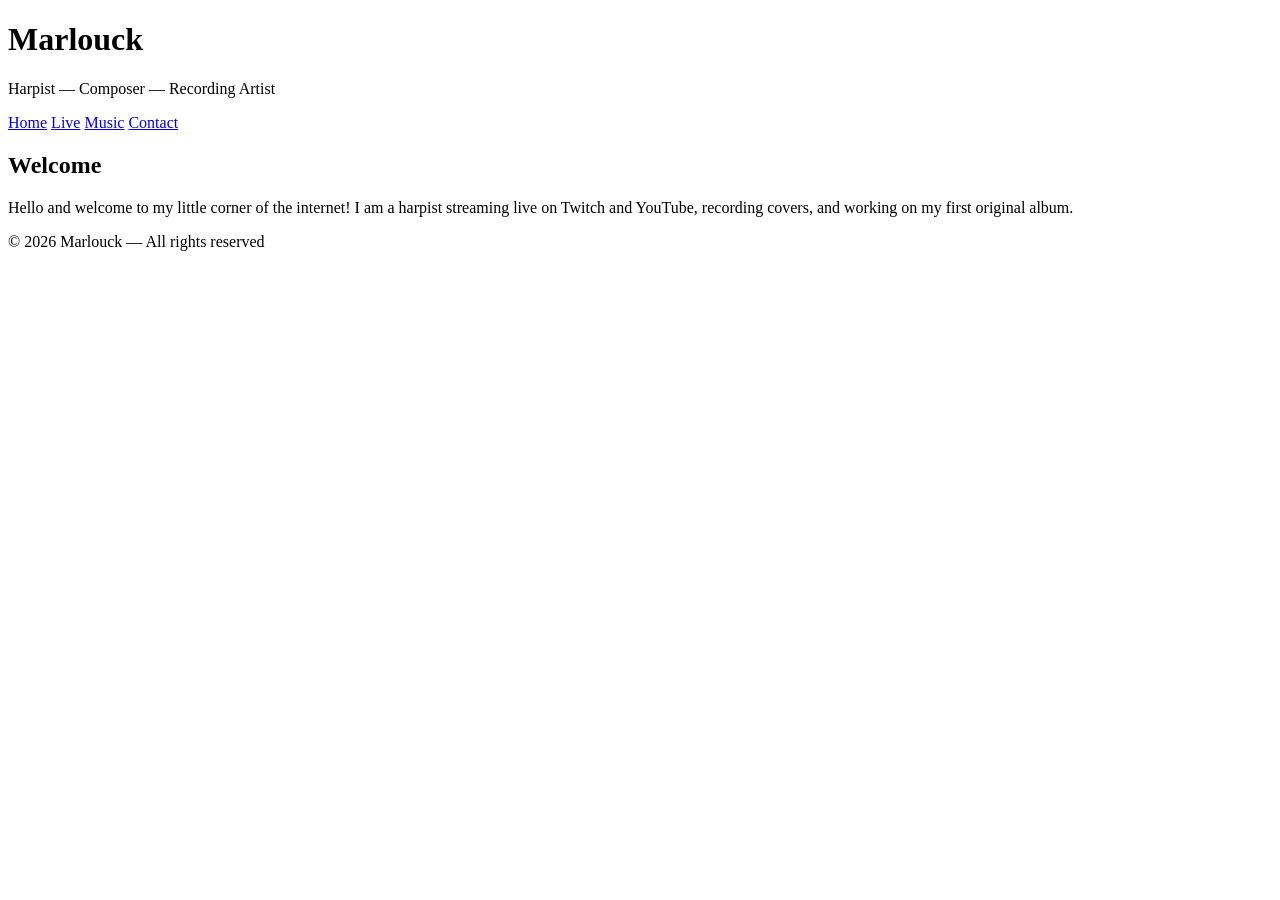
==== index.html @ b17863a5 "First webpage" ====
<!DOCTYPE html>
<html lang="en">
<head>
    <meta charset="UTF-8">
    <meta name="viewport" content="width=device-width, initial-scale=1.0">
    <title>Marlouck — Harpist</title>
</head>
<body>

    <header>
        <h1>Marlouck</h1>
        <p>Harpist — Composer — Recording Artist</p>
    </header>

    <nav>
        <a href="index.html">Home</a>
        <a href="live.html">Live</a>
        <a href="music.html">Music</a>
        <a href="contact.html">Contact</a>
    </nav>

    <main>
        <section>
            <h2>Welcome</h2>
            <p>Hello and welcome to my little corner of the internet! 
            I am a harpist streaming live on Twitch and YouTube, 
            recording covers, and working on my first original album.</p>
        </section>
    </main>

    <footer>
        <p>© 2026 Marlouck — All rights reserved</p>
    </footer>

</body>
</html>
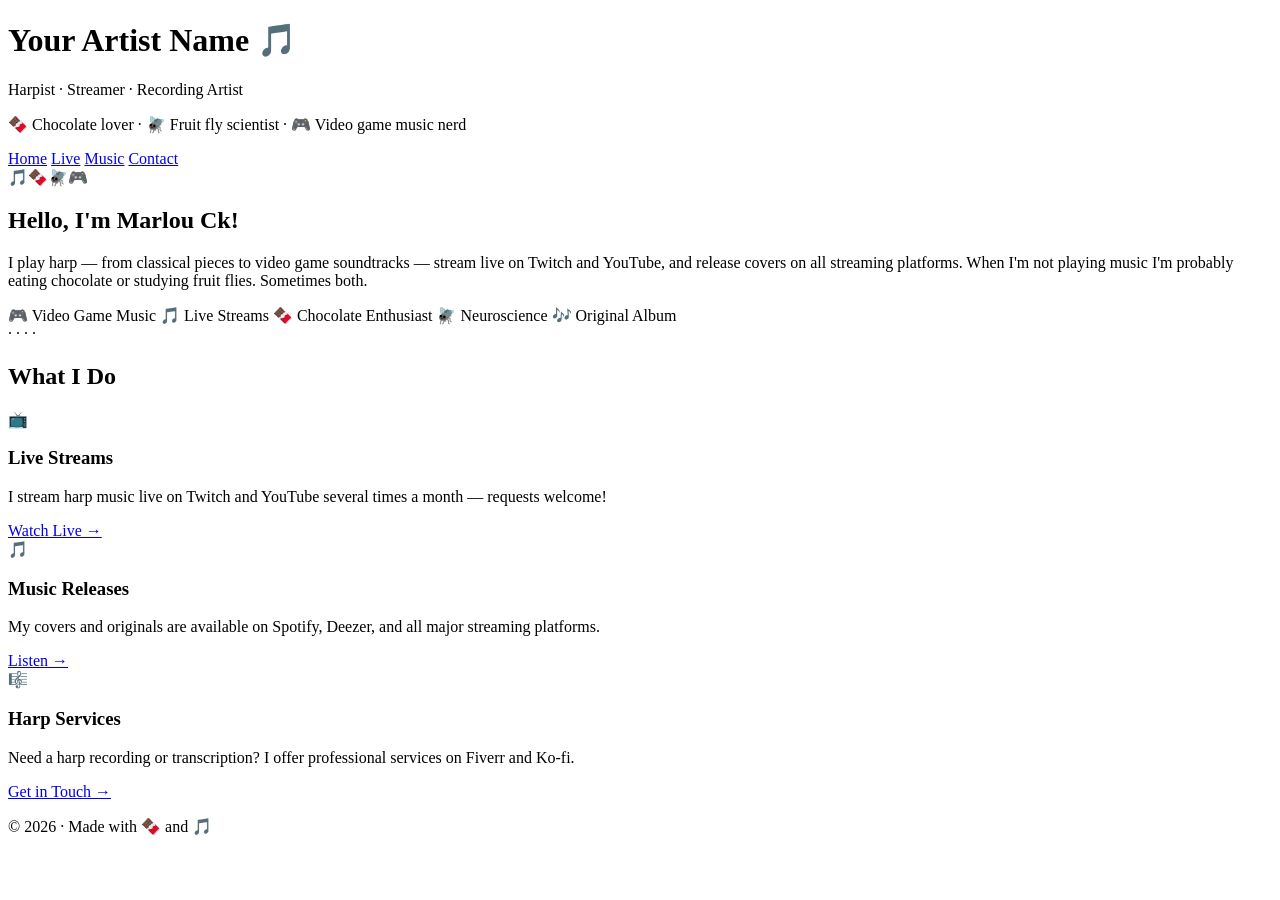
==== commit 7ab26e82: "New playful brand style" ====
--- a/index.html
+++ b/index.html
@@ -3,13 +3,15 @@
 <head>
     <meta charset="UTF-8">
     <meta name="viewport" content="width=device-width, initial-scale=1.0">
-    <title>Marlouck — Harpist</title>
+    <title> — Harpist</title>
+    <link rel="stylesheet" href="style.css">
 </head>
 <body>
 
     <header>
-        <h1>Marlouck</h1>
-        <p>Harpist — Composer — Recording Artist</p>
+        <h1>Your Artist Name 🎵</h1>
+        <p class="header-tagline">Harpist · Streamer · Recording Artist</p>
+        <p class="header-fun">🍫 Chocolate lover · 🪰 Fruit fly scientist · 🎮 Video game music nerd</p>
     </header>
 
     <nav>
@@ -20,16 +22,60 @@
     </nav>
 
     <main>
+
+        <section class="hero">
+            <span class="hero-emoji">🎵🍫🪰🎮</span>
+            <h2>Hello, I'm Marlou Ck!</h2>
+            <p>I play harp — from classical pieces to video game soundtracks —
+            stream live on Twitch and YouTube, and release covers on all
+            streaming platforms. When I'm not playing music I'm probably
+            eating chocolate or studying fruit flies. Sometimes both.</p>
+            <div class="tags">
+                <span class="tag">🎮 Video Game Music</span>
+                <span class="tag">🎵 Live Streams</span>
+                <span class="tag">🍫 Chocolate Enthusiast</span>
+                <span class="tag">🪰 Neuroscience</span>
+                <span class="tag">🎶 Original Album</span>
+            </div>
+        </section>
+
+        <div class="divider">· · · ·</div>
+
         <section>
-            <h2>Welcome</h2>
-            <p>Hello and welcome to my little corner of the internet! 
-            I am a harpist streaming live on Twitch and YouTube, 
-            recording covers, and working on my first original album.</p>
+            <h2>What I Do</h2>
+            <div class="card-grid">
+
+                <div class="card">
+                    <span class="card-emoji">📺</span>
+                    <h3>Live Streams</h3>
+                    <p>I stream harp music live on Twitch and YouTube
+                    several times a month — requests welcome!</p>
+                    <a href="live.html">Watch Live →</a>
+                </div>
+
+                <div class="card">
+                    <span class="card-emoji">🎵</span>
+                    <h3>Music Releases</h3>
+                    <p>My covers and originals are available on Spotify,
+                    Deezer, and all major streaming platforms.</p>
+                    <a href="music.html">Listen →</a>
+                </div>
+
+                <div class="card">
+                    <span class="card-emoji">🎼</span>
+                    <h3>Harp Services</h3>
+                    <p>Need a harp recording or transcription?
+                    I offer professional services on Fiverr and Ko-fi.</p>
+                    <a href="contact.html">Get in Touch →</a>
+                </div>
+
+            </div>
         </section>
+
     </main>
 
     <footer>
-        <p>© 2026 Marlouck — All rights reserved</p>
+        <p>© 2026  · Made with 🍫 and 🎵</p>
     </footer>
 
 </body>
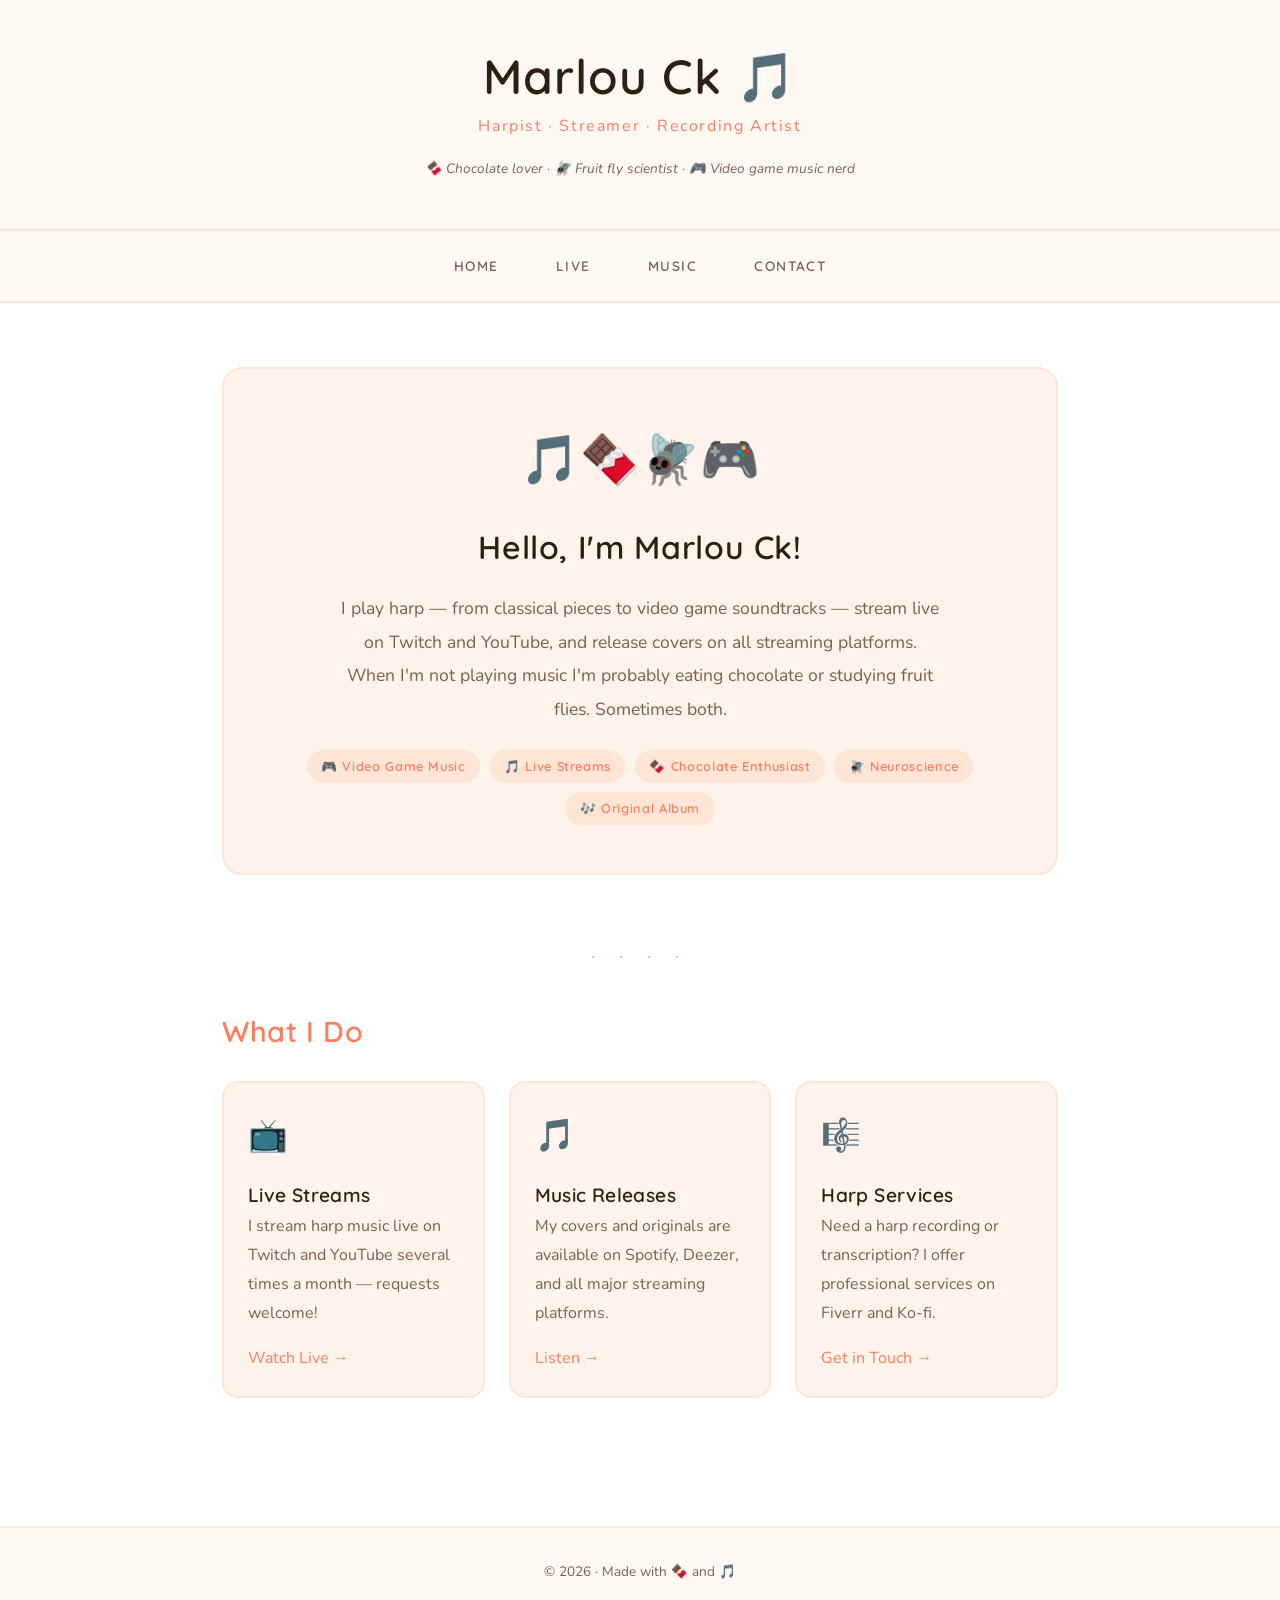
==== commit 62696bea: "New playful brand style" ====
--- a/index.html
+++ b/index.html
@@ -9,7 +9,7 @@
 <body>
 
     <header>
-        <h1>Your Artist Name 🎵</h1>
+        <h1>Marlou Ck 🎵</h1>
         <p class="header-tagline">Harpist · Streamer · Recording Artist</p>
         <p class="header-fun">🍫 Chocolate lover · 🪰 Fruit fly scientist · 🎮 Video game music nerd</p>
     </header>
--- a/style.css
+++ b/style.css
@@ -0,0 +1,265 @@
+/* ============================================
+   GLOBAL STYLES
+   ============================================ */
+
+@import url('https://fonts.googleapis.com/css2?family=Nunito:ital,wght@0,300;0,400;0,600;0,700;1,400&family=Quicksand:wght@300;400;500;600&display=swap');
+
+*, *::before, *::after {
+    margin: 0;
+    padding: 0;
+    box-sizing: border-box;
+}
+
+:root {
+    --bg-primary:     #ffffff;
+    --bg-secondary:   #fff8f3;
+    --bg-card:        #fff3ec;
+    --coral:          #ff7c5c;
+    --coral-light:    #ffaa8a;
+    --yellow:         #ffcc66;
+    --pink:           #ff8fab;
+    --text-primary:   #2d2013;
+    --text-secondary: #7a6050;
+    --border:         #ffe5d5;
+}
+
+html {
+    scroll-behavior: smooth;
+}
+
+body {
+    background-color: var(--bg-primary);
+    color: var(--text-primary);
+    font-family: 'Nunito', sans-serif;
+    font-weight: 400;
+    line-height: 1.8;
+}
+
+/* ============================================
+   TYPOGRAPHY
+   ============================================ */
+
+h1, h2, h3 {
+    font-family: 'Quicksand', sans-serif;
+    font-weight: 600;
+    letter-spacing: 0.02em;
+}
+
+h1 {
+    font-size: 3rem;
+    line-height: 1.2;
+}
+
+h2 {
+    font-size: 1.8rem;
+    color: var(--coral);
+    margin-bottom: 1.2rem;
+}
+
+h3 {
+    font-size: 1.2rem;
+    color: var(--text-primary);
+}
+
+p {
+    margin-bottom: 1rem;
+    color: var(--text-secondary);
+}
+
+a {
+    color: var(--coral);
+    text-decoration: none;
+    transition: color 0.3s ease;
+}
+
+a:hover {
+    color: var(--pink);
+}
+
+/* ============================================
+   HEADER
+   ============================================ */
+
+header {
+    text-align: center;
+    padding: 3rem 2rem 2rem;
+    background-color: var(--bg-secondary);
+    border-bottom: 2px solid var(--border);
+}
+
+header h1 {
+    color: var(--text-primary);
+    margin-bottom: 0.4rem;
+}
+
+.header-tagline {
+    font-family: 'Nunito', sans-serif;
+    font-size: 1rem;
+    color: var(--coral);
+    letter-spacing: 0.1em;
+}
+
+.header-fun {
+    font-size: 0.85rem;
+    color: var(--text-secondary);
+    margin-top: 0.5rem;
+    font-style: italic;
+}
+
+/* ============================================
+   NAVIGATION
+   ============================================ */
+
+nav {
+    display: flex;
+    justify-content: center;
+    gap: 2rem;
+    padding: 1rem 2rem;
+    background-color: var(--bg-secondary);
+    border-bottom: 2px solid var(--border);
+    position: sticky;
+    top: 0;
+    z-index: 100;
+}
+
+nav a {
+    font-family: 'Quicksand', sans-serif;
+    font-size: 0.85rem;
+    font-weight: 600;
+    letter-spacing: 0.1em;
+    text-transform: uppercase;
+    color: var(--text-secondary);
+    padding: 0.4rem 0.8rem;
+    border-radius: 20px;
+    transition: all 0.3s ease;
+}
+
+nav a:hover {
+    color: var(--bg-primary);
+    background-color: var(--coral);
+}
+
+/* ============================================
+   MAIN CONTENT
+   ============================================ */
+
+main {
+    max-width: 900px;
+    margin: 0 auto;
+    padding: 4rem 2rem;
+}
+
+section {
+    margin-bottom: 4rem;
+}
+
+/* ============================================
+   HERO SECTION
+   ============================================ */
+
+.hero {
+    text-align: center;
+    padding: 3rem 2rem;
+    background-color: var(--bg-card);
+    border-radius: 20px;
+    border: 2px solid var(--border);
+    margin-bottom: 4rem;
+}
+
+.hero-emoji {
+    font-size: 3rem;
+    margin-bottom: 1rem;
+    display: block;
+}
+
+.hero h2 {
+    font-size: 2rem;
+    color: var(--text-primary);
+    margin-bottom: 1rem;
+}
+
+.hero p {
+    font-size: 1.1rem;
+    color: var(--text-secondary);
+    max-width: 600px;
+    margin: 0 auto;
+    line-height: 1.9;
+}
+
+/* ============================================
+   TAGS (for fun facts / keywords)
+   ============================================ */
+
+.tags {
+    display: flex;
+    flex-wrap: wrap;
+    gap: 0.6rem;
+    margin-top: 1.5rem;
+    justify-content: center;
+}
+
+.tag {
+    background-color: var(--border);
+    color: var(--coral);
+    font-family: 'Quicksand', sans-serif;
+    font-weight: 600;
+    font-size: 0.8rem;
+    padding: 0.3rem 0.9rem;
+    border-radius: 20px;
+    letter-spacing: 0.05em;
+}
+
+/* ============================================
+   CARDS
+   ============================================ */
+
+.card-grid {
+    display: grid;
+    grid-template-columns: repeat(auto-fit, minmax(250px, 1fr));
+    gap: 1.5rem;
+    margin-top: 1.5rem;
+}
+
+.card {
+    background-color: var(--bg-card);
+    border: 2px solid var(--border);
+    border-radius: 16px;
+    padding: 1.5rem;
+    transition: transform 0.2s ease, border-color 0.2s ease;
+}
+
+.card:hover {
+    transform: translateY(-4px);
+    border-color: var(--coral-light);
+}
+
+.card-emoji {
+    font-size: 2rem;
+    margin-bottom: 0.8rem;
+    display: block;
+}
+
+/* ============================================
+   DIVIDER
+   ============================================ */
+
+.divider {
+    text-align: center;
+    font-size: 1.2rem;
+    letter-spacing: 0.5em;
+    margin: 2rem 0;
+    color: var(--coral-light);
+}
+
+/* ============================================
+   FOOTER
+   ============================================ */
+
+footer {
+    text-align: center;
+    padding: 2rem;
+    background-color: var(--bg-secondary);
+    border-top: 2px solid var(--border);
+    font-size: 0.85rem;
+    color: var(--text-secondary);
+}
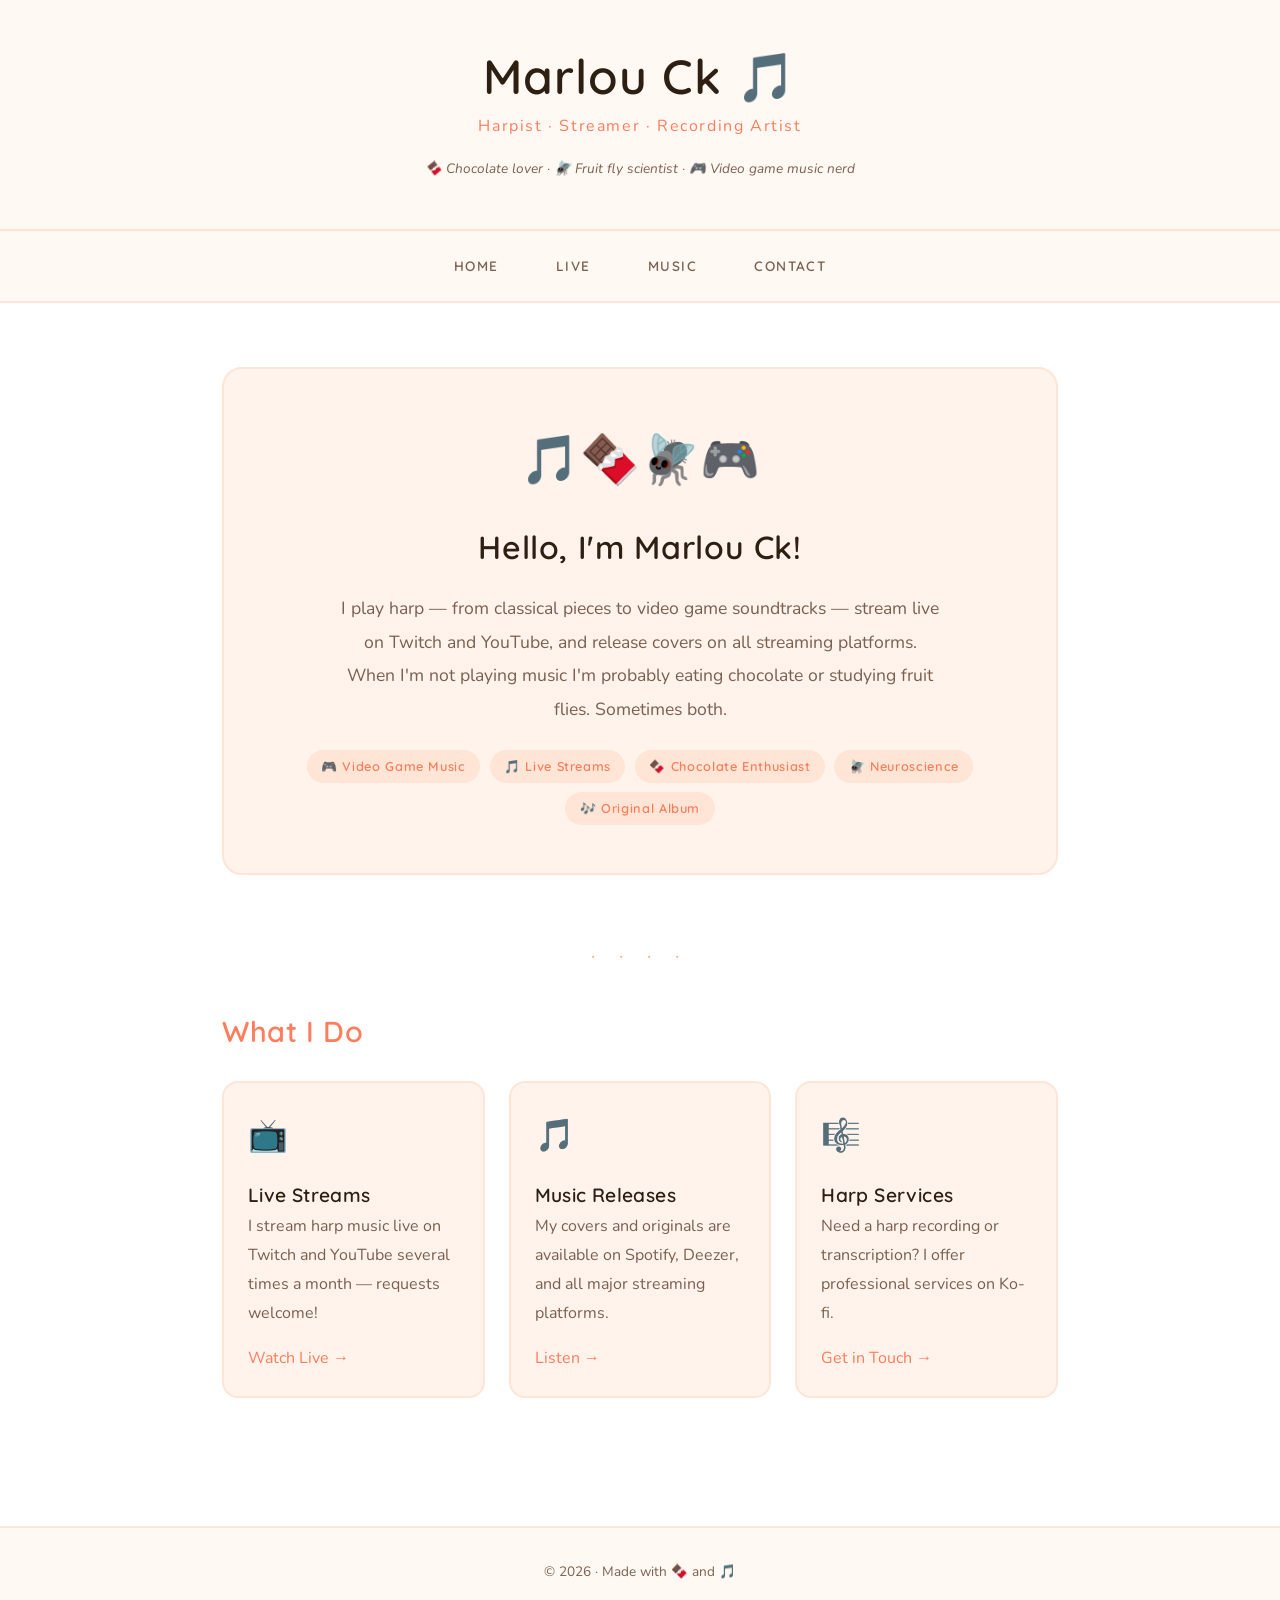
==== commit e193830d: "Add music page" ====
--- a/index.html
+++ b/index.html
@@ -65,7 +65,7 @@
                     <span class="card-emoji">🎼</span>
                     <h3>Harp Services</h3>
                     <p>Need a harp recording or transcription?
-                    I offer professional services on Fiverr and Ko-fi.</p>
+                    I offer professional services on Ko-fi.</p>
                     <a href="contact.html">Get in Touch →</a>
                 </div>
 
--- a/style.css
+++ b/style.css
@@ -35,6 +35,7 @@
     line-height: 1.8;
 }
 
+
 /* ============================================
    TYPOGRAPHY
    ============================================ */
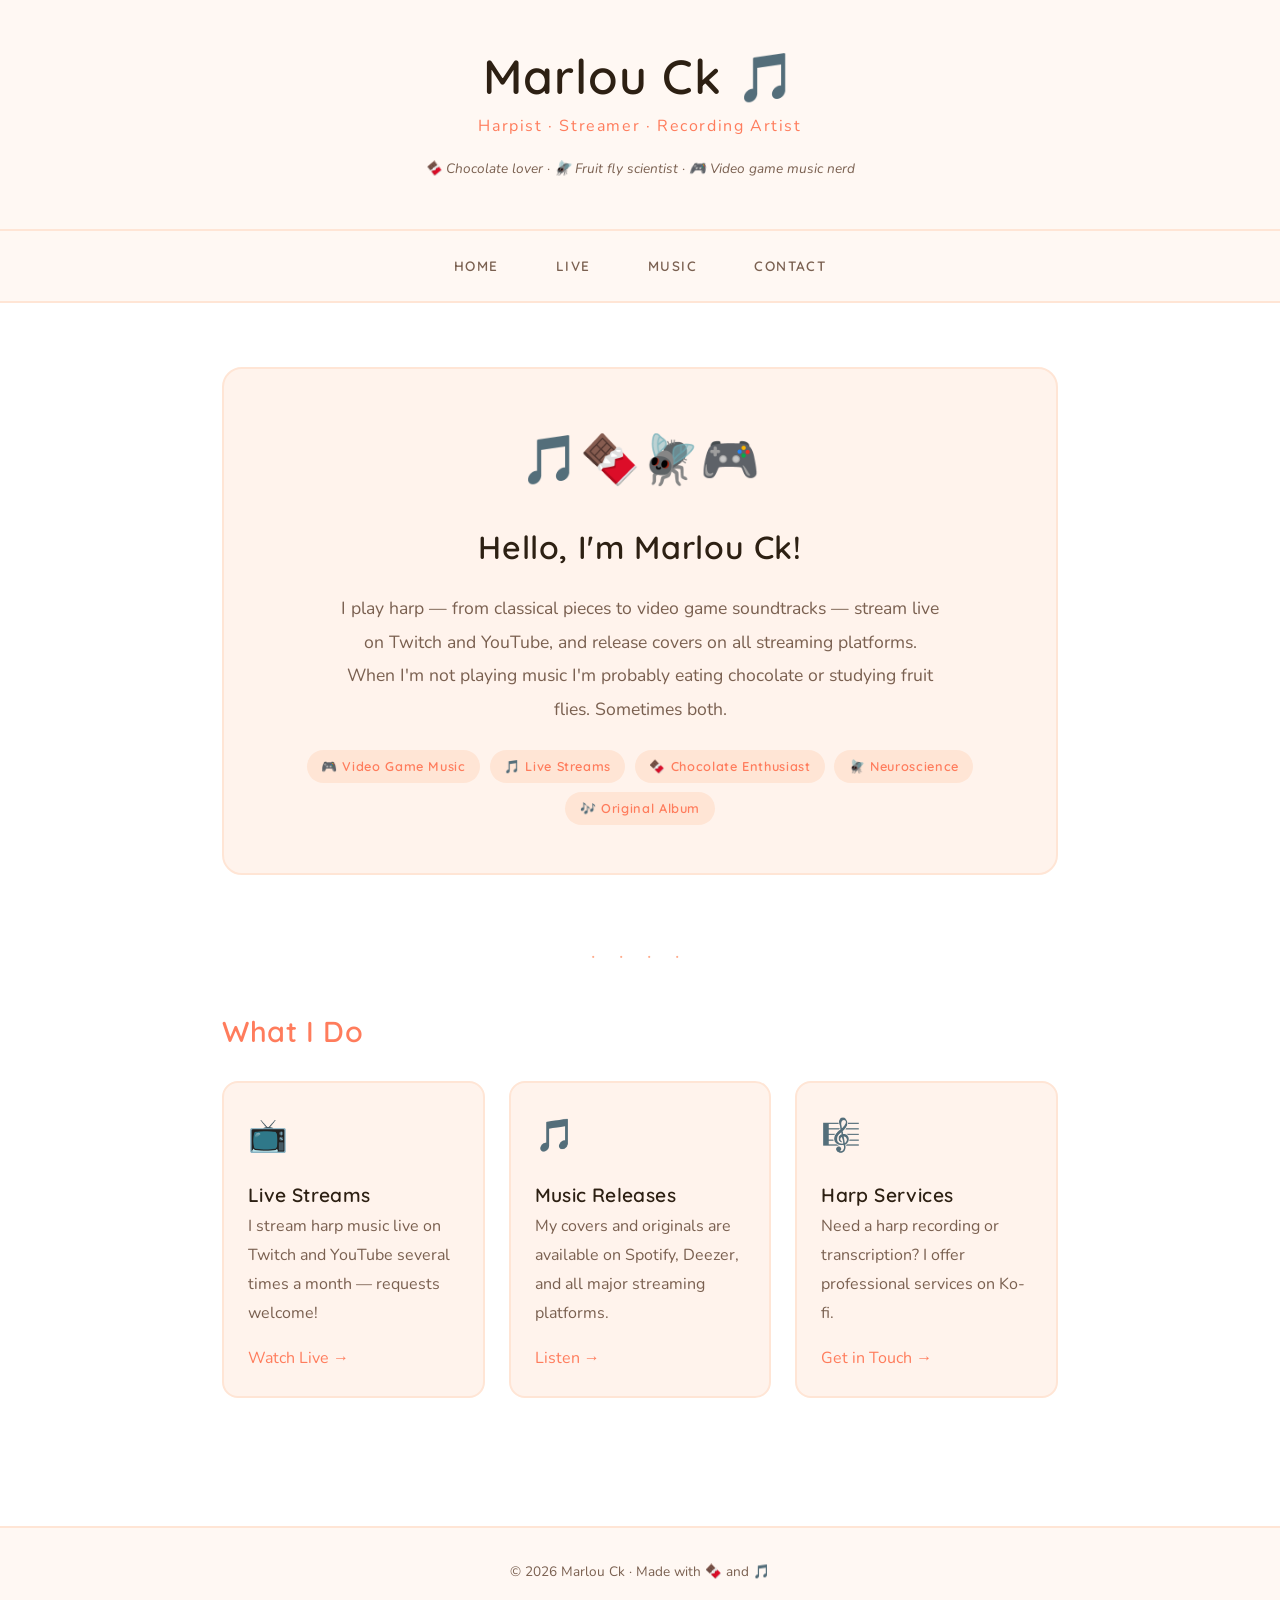
==== commit eab5655c: "index add marlouck" ====
--- a/index.html
+++ b/index.html
@@ -75,7 +75,7 @@
     </main>
 
     <footer>
-        <p>© 2026  · Made with 🍫 and 🎵</p>
+        <p>© 2026 Marlou Ck · Made with 🍫 and 🎵</p>
     </footer>
 
 </body>
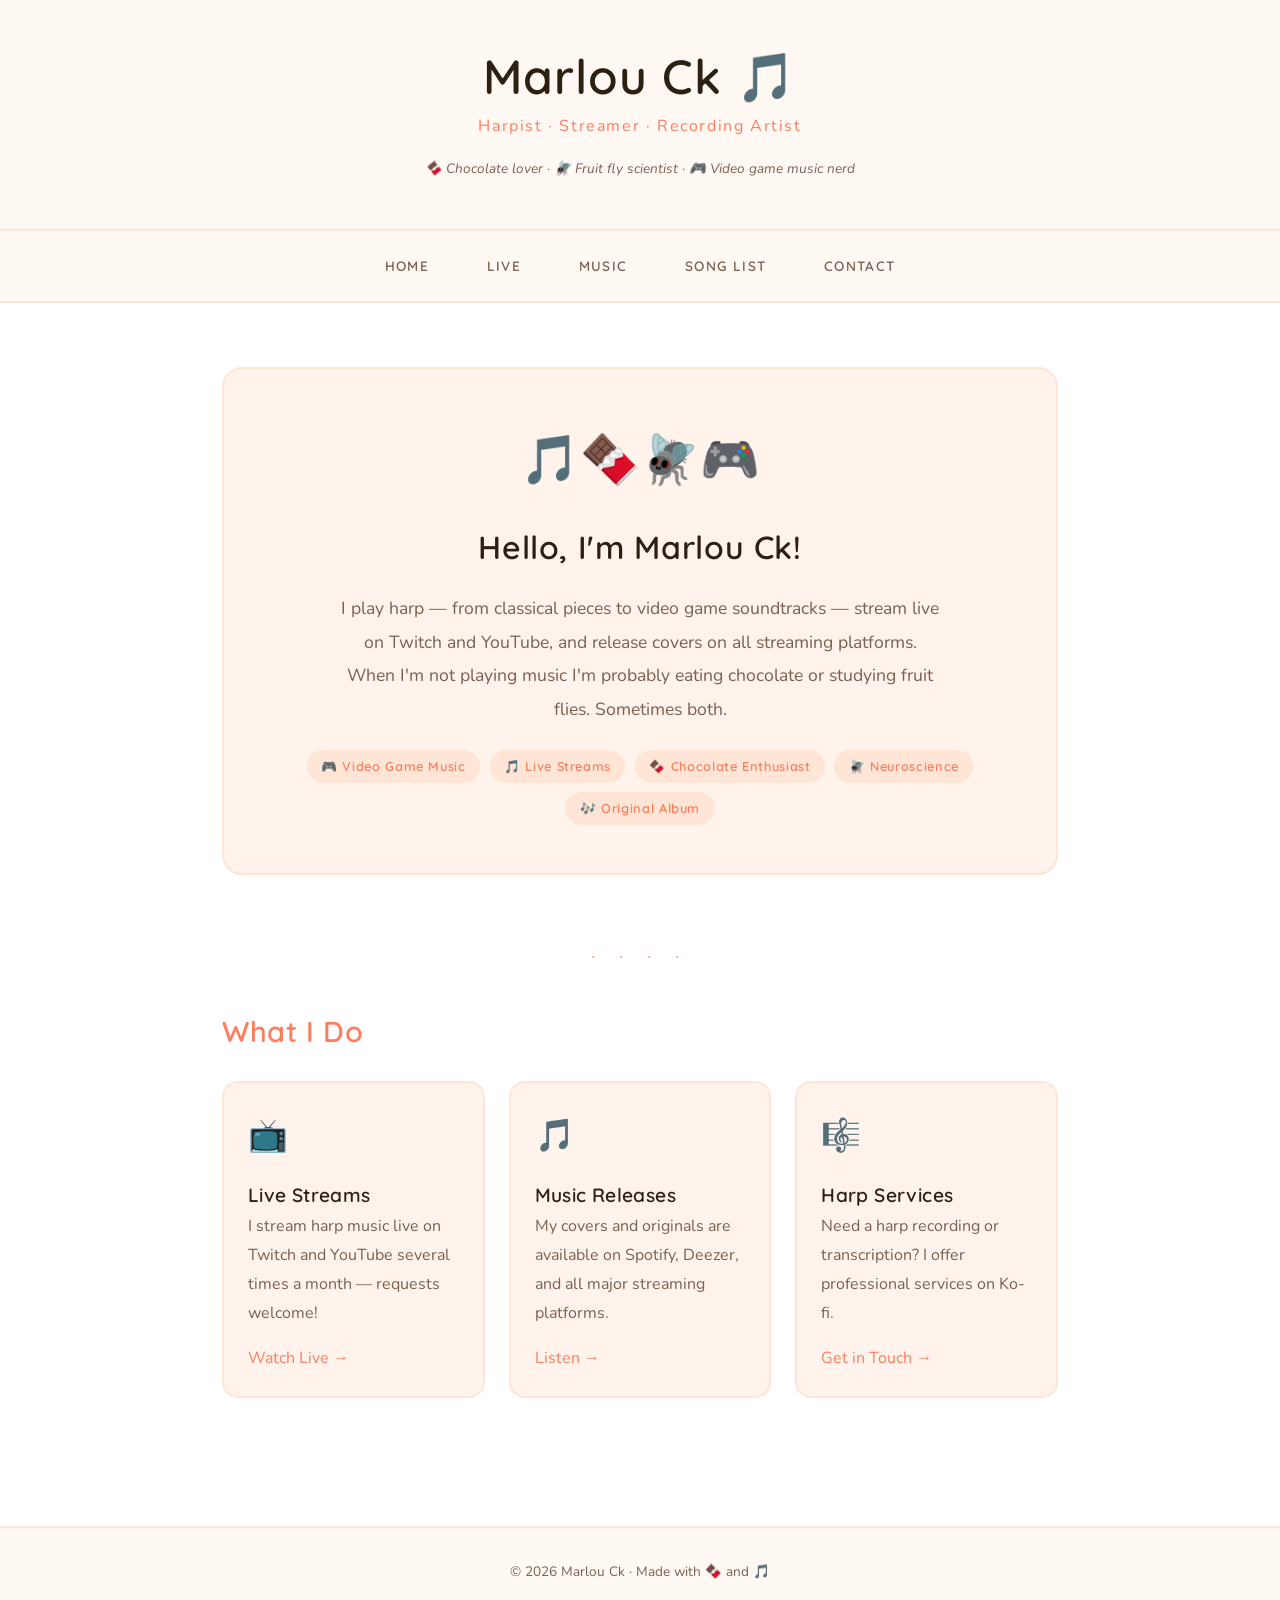
==== commit e57bf230: "Add public song list and request system" ====
--- a/index.html
+++ b/index.html
@@ -18,6 +18,7 @@
         <a href="index.html">Home</a>
         <a href="live.html">Live</a>
         <a href="music.html">Music</a>
+        <a href="songlist.html">Song List</a>
         <a href="contact.html">Contact</a>
     </nav>
 
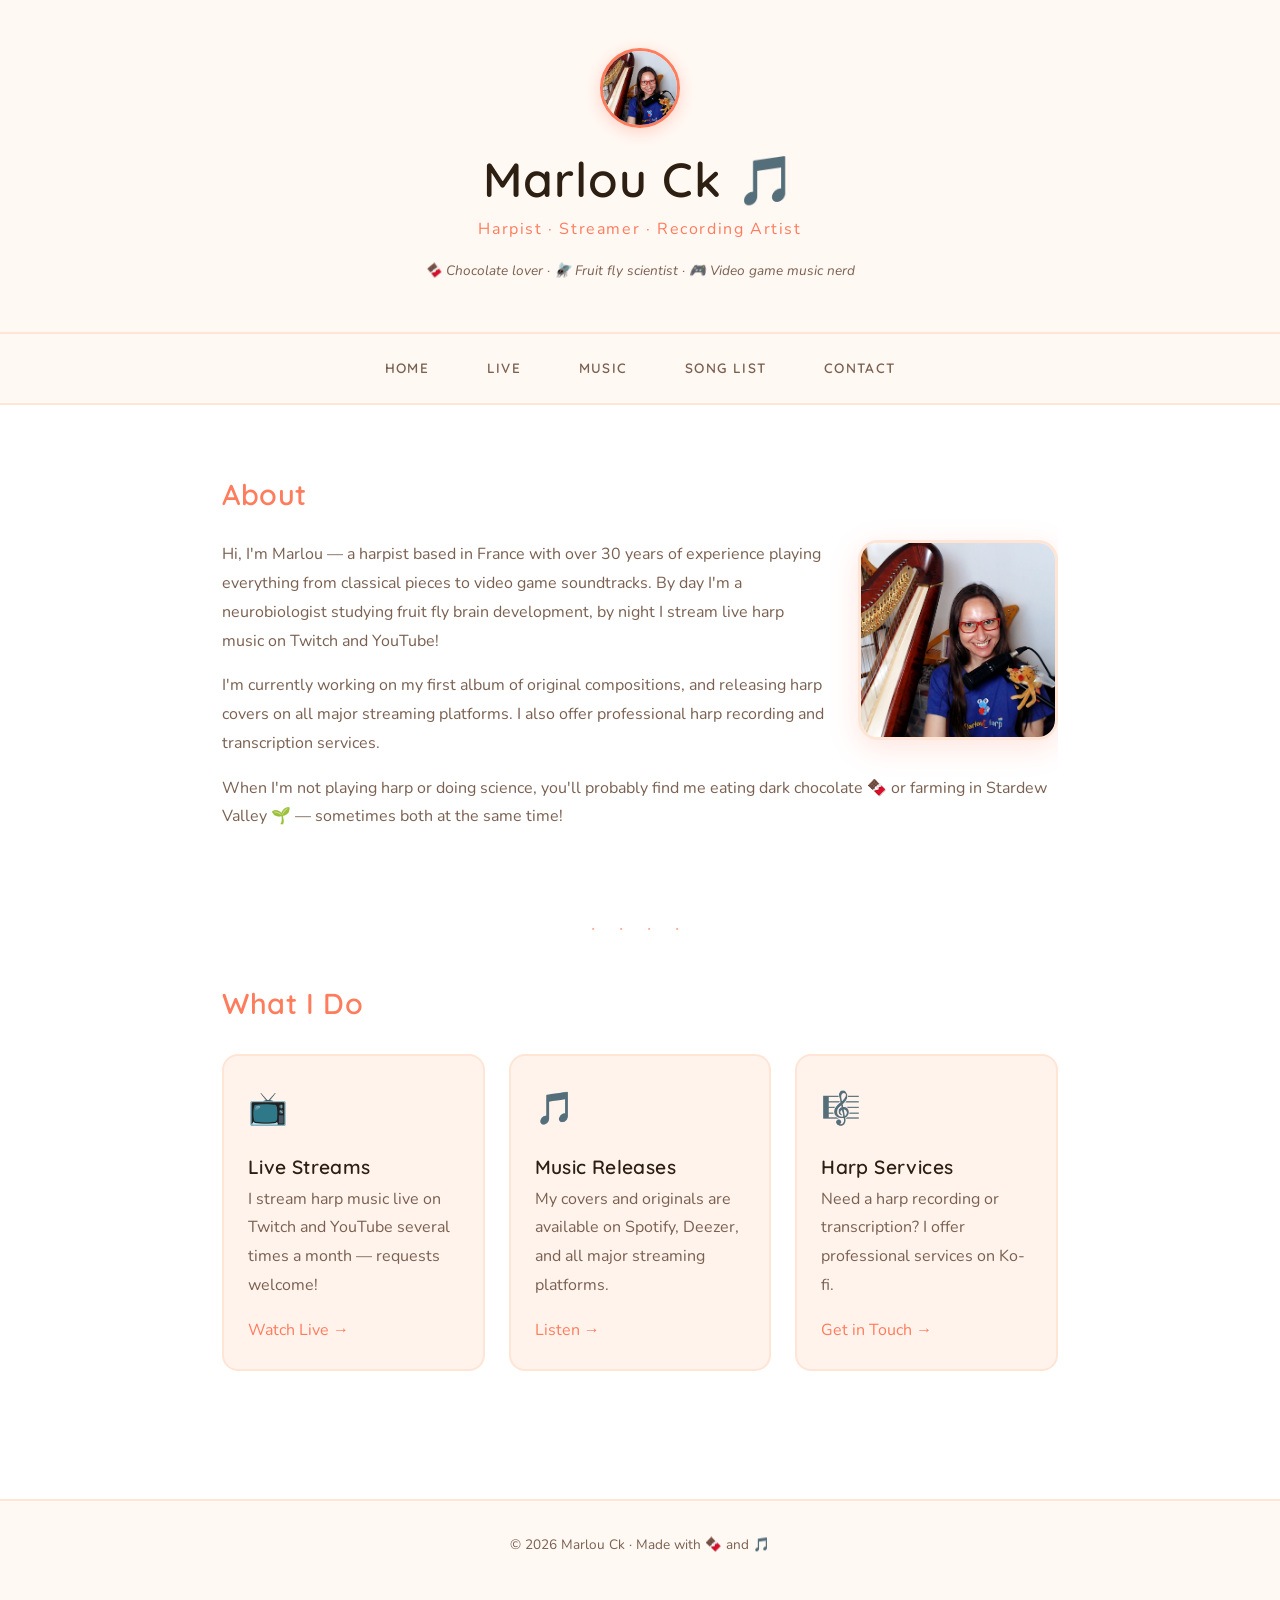
==== commit 0c576fba: "Add profile photo to homepage" ====
--- a/index.html
+++ b/index.html
@@ -9,6 +9,7 @@
 <body>
 
     <header>
+        <img src="images/profile.jpg" alt="Marlou Ck" class="header-photo">
         <h1>Marlou Ck 🎵</h1>
         <p class="header-tagline">Harpist · Streamer · Recording Artist</p>
         <p class="header-fun">🍫 Chocolate lover · 🪰 Fruit fly scientist · 🎮 Video game music nerd</p>
@@ -24,20 +25,19 @@
 
     <main>
 
-        <section class="hero">
-            <span class="hero-emoji">🎵🍫🪰🎮</span>
-            <h2>Hello, I'm Marlou Ck!</h2>
-            <p>I play harp — from classical pieces to video game soundtracks —
-            stream live on Twitch and YouTube, and release covers on all
-            streaming platforms. When I'm not playing music I'm probably
-            eating chocolate or studying fruit flies. Sometimes both.</p>
-            <div class="tags">
-                <span class="tag">🎮 Video Game Music</span>
-                <span class="tag">🎵 Live Streams</span>
-                <span class="tag">🍫 Chocolate Enthusiast</span>
-                <span class="tag">🪰 Neuroscience</span>
-                <span class="tag">🎶 Original Album</span>
-            </div>
+        <section class="about-section">
+            <h2>About</h2>
+            <img src="images/profile.jpg" alt="Marlou Ck" class="about-photo">
+            <p>Hi, I'm Marlou — a harpist based in France with over 30 years
+            of experience playing everything from classical pieces to video game
+            soundtracks. By day I'm a neurobiologist studying fruit fly brain
+            development, by night I stream live harp music on Twitch and YouTube!</p>
+            <p>I'm currently working on my first album of original compositions,
+            and releasing harp covers on all major streaming platforms.
+            I also offer professional harp recording and transcription services.</p>
+            <p>When I'm not playing harp or doing science, you'll probably find
+            me eating dark chocolate 🍫 or farming in Stardew Valley 🌱
+            — sometimes both at the same time!</p>
         </section>
 
         <div class="divider">· · · ·</div>
--- a/style.css
+++ b/style.css
@@ -263,4 +263,46 @@
     border-top: 2px solid var(--border);
     font-size: 0.85rem;
     color: var(--text-secondary);
+}
+/* ============================================
+   PROFILE PHOTO
+   ============================================ */
+
+.header-photo {
+    width: 80px;
+    height: 80px;
+    border-radius: 50%;
+    object-fit: cover;
+    border: 3px solid var(--coral);
+    box-shadow: 0 4px 15px rgba(255, 124, 92, 0.3);
+    margin-bottom: 0.8rem;
+}
+
+.about-photo {
+    width: 200px;
+    height: 200px;
+    border-radius: 20px;
+    object-fit: cover;
+    border: 3px solid var(--border);
+    box-shadow: 0 8px 30px rgba(255, 124, 92, 0.2);
+    float: right;
+    margin: 0 0 1rem 2rem;
+    transition: transform 0.3s ease;
+}
+
+.about-photo:hover {
+    transform: translateY(-4px);
+}
+
+.about-section {
+    overflow: hidden;
+}
+
+@media (max-width: 600px) {
+    .about-photo {
+        float: none;
+        width: 100%;
+        height: 200px;
+        margin: 0 0 1rem 0;
+    }
 }
